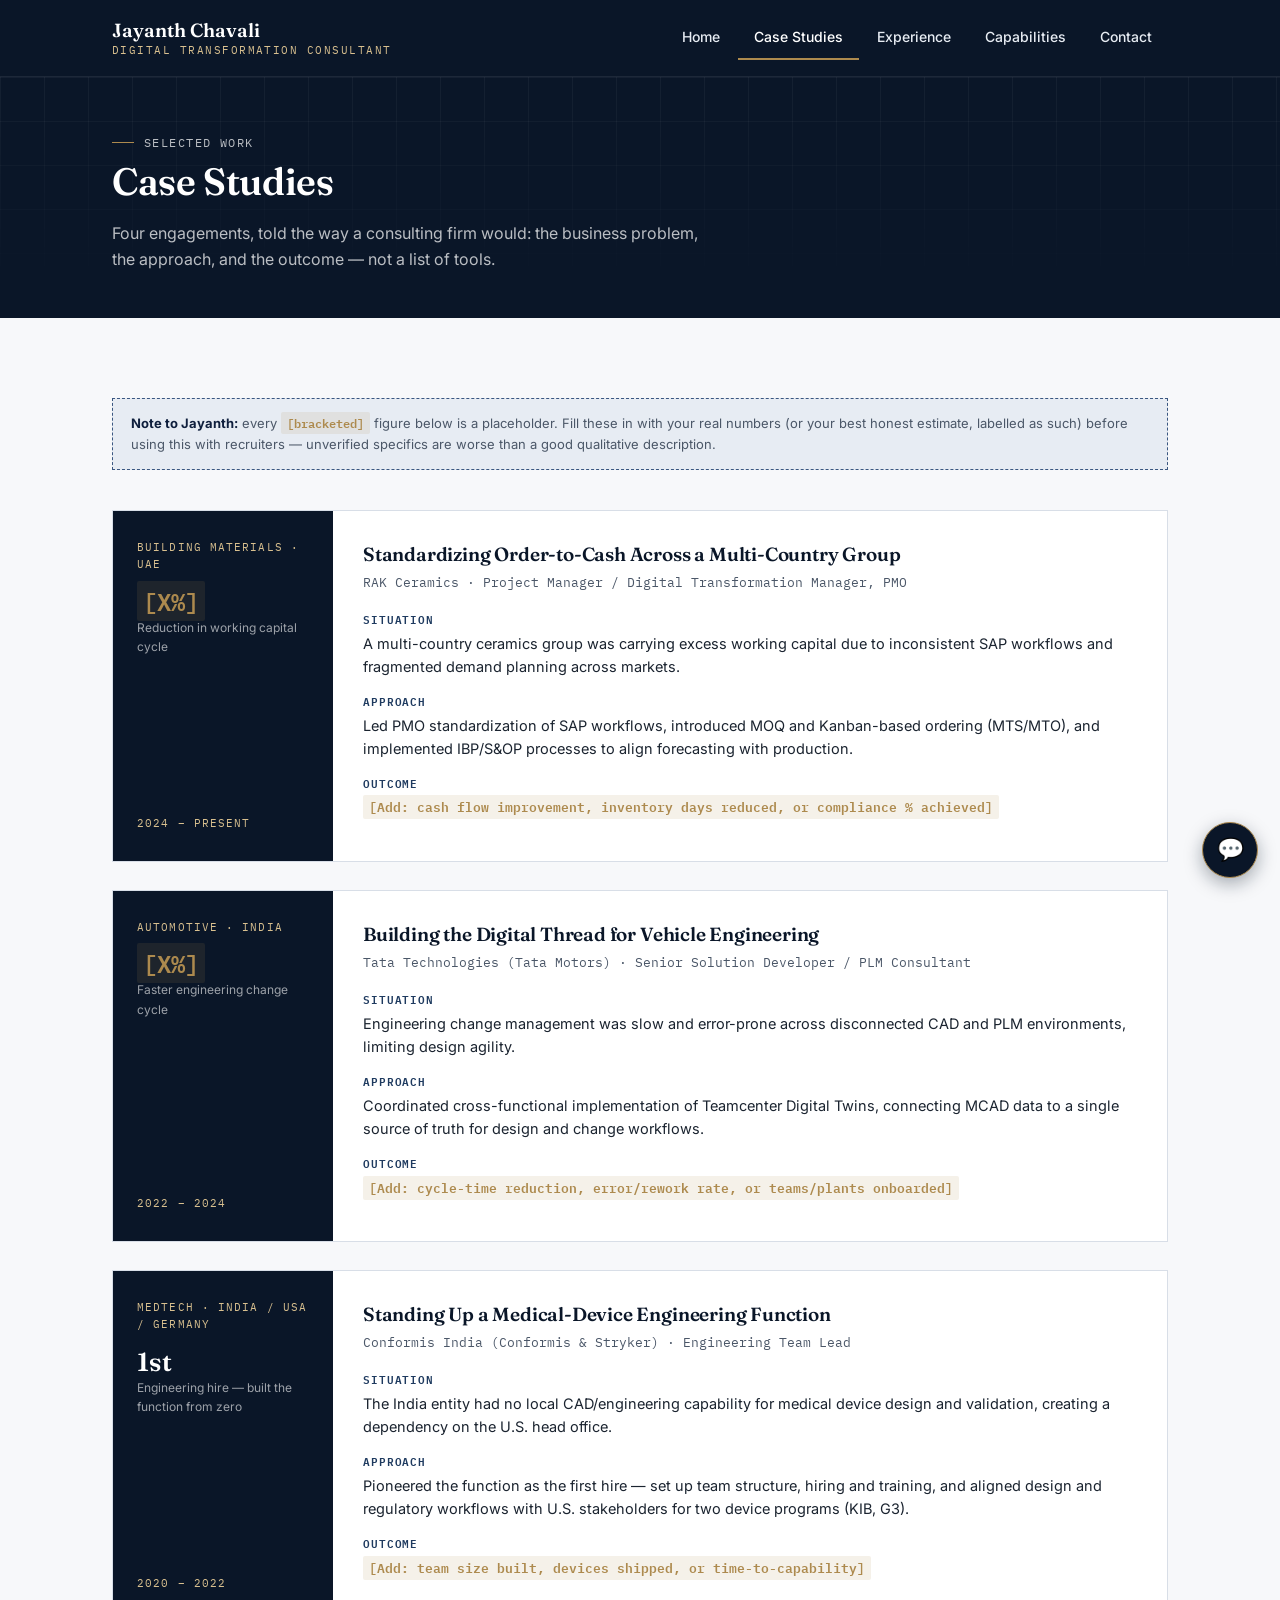
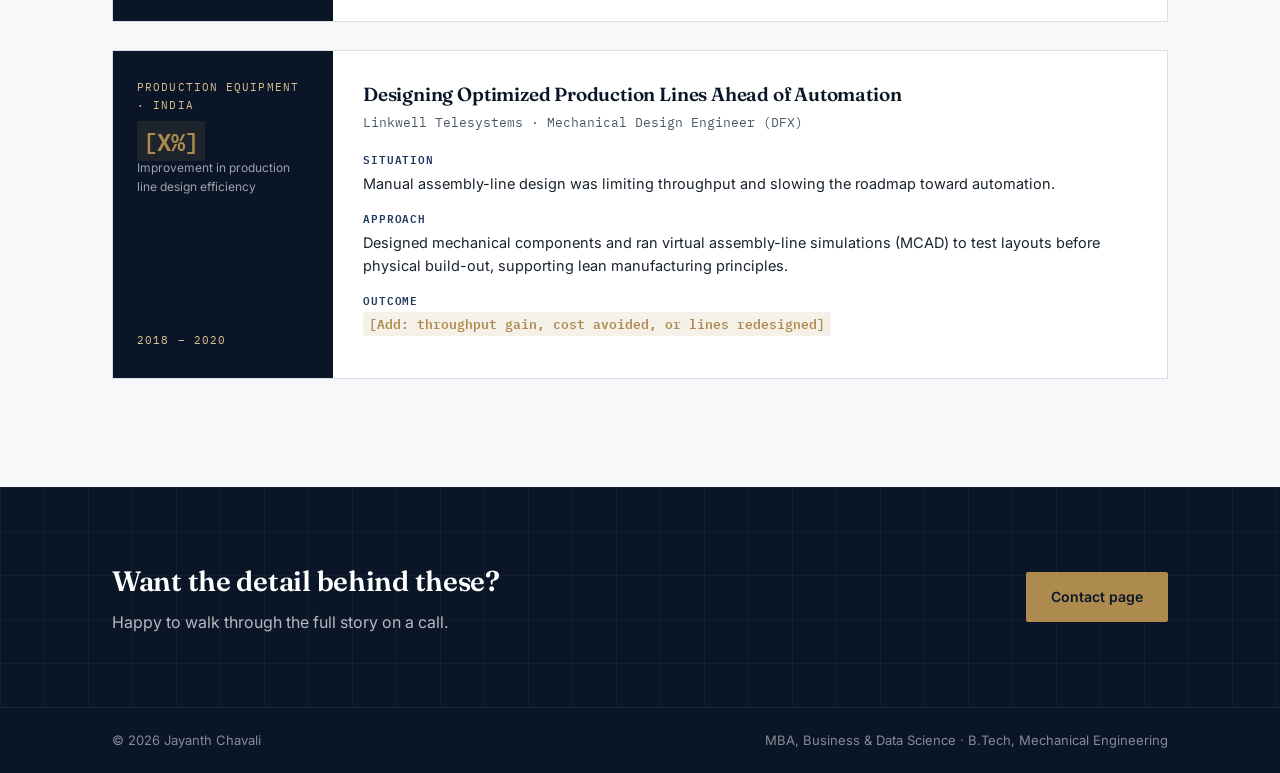
==== case-studies.html @ 09557c04 "Add files via upload" ====
<!DOCTYPE html>
<html lang="en">
<head>
<meta charset="UTF-8">
<meta name="viewport" content="width=device-width, initial-scale=1.0">
<title>Case Studies — Jayanth Chavali</title>
<link rel="preconnect" href="https://fonts.googleapis.com">
<link href="https://fonts.googleapis.com/css2?family=Fraunces:opsz,wght@9..144,500;9..144,600;9..144,700&family=Inter:wght@400;500;600;700&family=IBM+Plex+Mono:wght@400;500;600&display=swap" rel="stylesheet">
<link rel="stylesheet" href="style.css">
</head>
<body>

<header class="site-header">
  <div class="wrap">
    <a href="index.html" class="brand">Jayanth Chavali<small>Digital Transformation Consultant</small></a>
    <button class="nav-toggle" aria-label="Toggle menu">☰</button>
    <nav class="primary-nav">
      <ul>
        <li><a href="index.html">Home</a></li>
        <li><a href="case-studies.html" class="active">Case Studies</a></li>
        <li><a href="experience.html">Experience</a></li>
        <li><a href="skills.html">Capabilities</a></li>
        <li><a href="contact.html">Contact</a></li>
      </ul>
    </nav>
  </div>
</header>

<section class="page-hero">
  <div class="wrap">
    <p class="eyebrow">Selected Work</p>
    <h1>Case Studies</h1>
    <p>Four engagements, told the way a consulting firm would: the business problem, the approach, and the outcome — not a list of tools.</p>
  </div>
</section>

<section class="block">
  <div class="wrap">
    <div class="editor-note"><strong>Note to Jayanth:</strong> every <span class="placeholder">[bracketed]</span> figure below is a placeholder. Fill these in with your real numbers (or your best honest estimate, labelled as such) before using this with recruiters — unverified specifics are worse than a good qualitative description.</div>

    <div class="case-study">
      <div class="cs-side">
        <span class="industry">Building Materials · UAE</span>
        <div>
          <div class="metric"><span class="placeholder">[X%]</span></div>
          <div class="metric-lbl">Reduction in working capital cycle</div>
        </div>
        <div class="industry" style="margin-top:auto;">2024 – Present</div>
      </div>
      <div class="cs-body">
        <h3>Standardizing Order-to-Cash Across a Multi-Country Group</h3>
        <p class="role-loc">RAK Ceramics · Project Manager / Digital Transformation Manager, PMO</p>
        <div class="cs-block">
          <span class="lbl">Situation</span>
          <p>A multi-country ceramics group was carrying excess working capital due to inconsistent SAP workflows and fragmented demand planning across markets.</p>
        </div>
        <div class="cs-block">
          <span class="lbl">Approach</span>
          <p>Led PMO standardization of SAP workflows, introduced MOQ and Kanban-based ordering (MTS/MTO), and implemented IBP/S&amp;OP processes to align forecasting with production.</p>
        </div>
        <div class="cs-block">
          <span class="lbl">Outcome</span>
          <p><span class="placeholder">[Add: cash flow improvement, inventory days reduced, or compliance % achieved]</span></p>
        </div>
      </div>
    </div>

    <div class="case-study">
      <div class="cs-side">
        <span class="industry">Automotive · India</span>
        <div>
          <div class="metric"><span class="placeholder">[X%]</span></div>
          <div class="metric-lbl">Faster engineering change cycle</div>
        </div>
        <div class="industry" style="margin-top:auto;">2022 – 2024</div>
      </div>
      <div class="cs-body">
        <h3>Building the Digital Thread for Vehicle Engineering</h3>
        <p class="role-loc">Tata Technologies (Tata Motors) · Senior Solution Developer / PLM Consultant</p>
        <div class="cs-block">
          <span class="lbl">Situation</span>
          <p>Engineering change management was slow and error-prone across disconnected CAD and PLM environments, limiting design agility.</p>
        </div>
        <div class="cs-block">
          <span class="lbl">Approach</span>
          <p>Coordinated cross-functional implementation of Teamcenter Digital Twins, connecting MCAD data to a single source of truth for design and change workflows.</p>
        </div>
        <div class="cs-block">
          <span class="lbl">Outcome</span>
          <p><span class="placeholder">[Add: cycle-time reduction, error/rework rate, or teams/plants onboarded]</span></p>
        </div>
      </div>
    </div>

    <div class="case-study">
      <div class="cs-side">
        <span class="industry">MedTech · India / USA / Germany</span>
        <div>
          <div class="metric">1st</div>
          <div class="metric-lbl">Engineering hire — built the function from zero</div>
        </div>
        <div class="industry" style="margin-top:auto;">2020 – 2022</div>
      </div>
      <div class="cs-body">
        <h3>Standing Up a Medical-Device Engineering Function</h3>
        <p class="role-loc">Conformis India (Conformis &amp; Stryker) · Engineering Team Lead</p>
        <div class="cs-block">
          <span class="lbl">Situation</span>
          <p>The India entity had no local CAD/engineering capability for medical device design and validation, creating a dependency on the U.S. head office.</p>
        </div>
        <div class="cs-block">
          <span class="lbl">Approach</span>
          <p>Pioneered the function as the first hire — set up team structure, hiring and training, and aligned design and regulatory workflows with U.S. stakeholders for two device programs (KIB, G3).</p>
        </div>
        <div class="cs-block">
          <span class="lbl">Outcome</span>
          <p><span class="placeholder">[Add: team size built, devices shipped, or time-to-capability]</span></p>
        </div>
      </div>
    </div>

    <div class="case-study">
      <div class="cs-side">
        <span class="industry">Production Equipment · India</span>
        <div>
          <div class="metric"><span class="placeholder">[X%]</span></div>
          <div class="metric-lbl">Improvement in production line design efficiency</div>
        </div>
        <div class="industry" style="margin-top:auto;">2018 – 2020</div>
      </div>
      <div class="cs-body">
        <h3>Designing Optimized Production Lines Ahead of Automation</h3>
        <p class="role-loc">Linkwell Telesystems · Mechanical Design Engineer (DFX)</p>
        <div class="cs-block">
          <span class="lbl">Situation</span>
          <p>Manual assembly-line design was limiting throughput and slowing the roadmap toward automation.</p>
        </div>
        <div class="cs-block">
          <span class="lbl">Approach</span>
          <p>Designed mechanical components and ran virtual assembly-line simulations (MCAD) to test layouts before physical build-out, supporting lean manufacturing principles.</p>
        </div>
        <div class="cs-block">
          <span class="lbl">Outcome</span>
          <p><span class="placeholder">[Add: throughput gain, cost avoided, or lines redesigned]</span></p>
        </div>
      </div>
    </div>

  </div>
</section>

<section class="contact-band">
  <div class="wrap">
    <div>
      <h2>Want the detail behind these?</h2>
      <p>Happy to walk through the full story on a call.</p>
    </div>
    <div class="contact-links">
      <a href="contact.html" class="btn btn-primary">Contact page</a>
    </div>
  </div>
</section>

<footer class="site-footer">
  <div class="wrap">
    <span>© 2026 Jayanth Chavali</span>
    <span>MBA, Business &amp; Data Science · B.Tech, Mechanical Engineering</span>
  </div>
</footer>

<script src="nav.js"></script>
<script src="chatbot.js"></script>
</body>
</html>
---- style.css ----
/* ==========================================================================
   Jayanth Chavali — Portfolio
   Design system: "Digital Thread" — blueprint-inspired corporate identity
   ========================================================================== */

:root{
  --navy-950:#0A1628;
  --navy-900:#0F1F3D;
  --navy-700:#1E3A5F;
  --navy-500:#3A5680;
  --navy-100:#E7ECF3;
  --paper:#F7F8FA;
  --white:#FFFFFF;
  --brass:#AD8A4E;
  --brass-light:#D9C08F;
  --slate-900:#1B2430;
  --slate-600:#4B5768;
  --slate-400:#8592A3;
  --line:#D8DEE7;

  --serif:"Fraunces", Georgia, "Times New Roman", serif;
  --sans:"Inter", -apple-system, BlinkMacSystemFont, "Segoe UI", sans-serif;
  --mono:"IBM Plex Mono", "SFMono-Regular", Menlo, monospace;

  --max-w: 1120px;
}

*,*::before,*::after{box-sizing:border-box;}
html{scroll-behavior:smooth;}
body{
  margin:0;
  background:var(--paper);
  color:var(--slate-900);
  font-family:var(--sans);
  font-size:16px;
  line-height:1.6;
  -webkit-font-smoothing:antialiased;
}
img{max-width:100%;display:block;}
a{color:inherit;text-decoration:none;}
h1,h2,h3,h4{font-family:var(--serif);font-weight:600;color:var(--navy-950);margin:0 0 .5em;letter-spacing:-0.01em;}
p{margin:0 0 1em;}
.wrap{max-width:var(--max-w);margin:0 auto;padding:0 32px;}

@media (prefers-reduced-motion: reduce){
  *{animation-duration:0.001ms !important; animation-iteration-count:1 !important; transition-duration:0.001ms !important; scroll-behavior:auto !important;}
}

/* ---------- eyebrow / labels ---------- */
.eyebrow{
  font-family:var(--mono);
  font-size:12px;
  letter-spacing:.12em;
  text-transform:uppercase;
  color:var(--brass);
  display:flex;
  align-items:center;
  gap:10px;
  margin-bottom:14px;
}
.eyebrow::before{content:"";width:22px;height:1px;background:var(--brass);display:inline-block;}

/* ---------- header / nav ---------- */
.site-header{
  position:sticky; top:0; z-index:100;
  background:var(--navy-950);
  border-bottom:1px solid rgba(255,255,255,.08);
}
.site-header .wrap{
  display:flex; align-items:center; justify-content:space-between;
  height:76px;
}
.brand{
  font-family:var(--serif);
  color:var(--white);
  font-size:19px;
  font-weight:600;
  display:flex; flex-direction:column; line-height:1.15;
}
.brand small{
  font-family:var(--mono);
  font-size:10.5px;
  letter-spacing:.14em;
  text-transform:uppercase;
  color:var(--brass-light);
  font-weight:400;
  margin-top:3px;
}
nav.primary-nav ul{
  list-style:none; display:flex; gap:2px; margin:0; padding:0;
}
nav.primary-nav a{
  display:block;
  padding:10px 16px;
  font-size:14px;
  font-weight:500;
  color:var(--navy-100);
  border-bottom:2px solid transparent;
  transition:color .15s ease, border-color .15s ease;
}
nav.primary-nav a:hover{color:var(--white);}
nav.primary-nav a.active{color:var(--white); border-color:var(--brass);}
.nav-toggle{display:none;}

@media (max-width:760px){
  .site-header .wrap{height:64px;}
  nav.primary-nav ul{
    position:fixed; inset:64px 0 auto 0;
    background:var(--navy-950);
    flex-direction:column;
    gap:0;
    padding:8px 0 16px;
    transform:translateY(-8px);
    opacity:0;
    pointer-events:none;
    transition:opacity .18s ease, transform .18s ease;
    border-bottom:1px solid rgba(255,255,255,.08);
  }
  nav.primary-nav.open ul{opacity:1; transform:translateY(0); pointer-events:auto;}
  nav.primary-nav a{padding:14px 32px;}
  .nav-toggle{
    display:block; background:none; border:1px solid rgba(255,255,255,.25);
    color:var(--white); width:38px; height:34px; border-radius:4px; font-size:16px;
    cursor:pointer;
  }
}

/* ---------- hero ---------- */
.hero{
  background:
    linear-gradient(180deg, var(--navy-950) 0%, var(--navy-900) 100%);
  color:var(--white);
  position:relative;
  overflow:hidden;
  padding:88px 0 96px;
}
.hero::before{
  /* blueprint grid */
  content:"";
  position:absolute; inset:0;
  background-image:
    linear-gradient(rgba(255,255,255,.05) 1px, transparent 1px),
    linear-gradient(90deg, rgba(255,255,255,.05) 1px, transparent 1px);
  background-size:44px 44px;
  mask-image:linear-gradient(180deg, rgba(0,0,0,.9), transparent 85%);
  pointer-events:none;
}
.hero .wrap{position:relative;}
.hero-grid{
  display:grid; grid-template-columns:1.35fr .9fr; gap:56px; align-items:center;
}
.hero h1{
  color:var(--white);
  font-size:clamp(34px,4.4vw,52px);
  line-height:1.06;
  margin-bottom:18px;
}
.hero h1 em{
  font-style:normal; color:var(--brass-light);
}
.hero .role{
  font-family:var(--mono);
  font-size:14px;
  color:var(--navy-100);
  letter-spacing:.03em;
  margin-bottom:22px;
}
.hero p.lede{
  font-size:17px;
  color:rgba(255,255,255,.78);
  max-width:56ch;
  margin-bottom:28px;
}
.hero-cta{display:flex; gap:14px; flex-wrap:wrap;}
.btn{
  display:inline-flex; align-items:center; gap:8px;
  padding:13px 24px;
  font-size:14px; font-weight:600;
  border-radius:2px;
  transition:all .15s ease;
  border:1px solid transparent;
}
.btn-primary{background:var(--brass); color:var(--navy-950);}
.btn-primary:hover{background:var(--brass-light);}
.btn-ghost{border-color:rgba(255,255,255,.3); color:var(--white);}
.btn-ghost:hover{border-color:var(--white); background:rgba(255,255,255,.06);}

.hero-portrait{
  position:relative;
  border:1px solid rgba(255,255,255,.15);
  padding:8px;
}
.hero-portrait img{width:100%; aspect-ratio:4/5; object-fit:cover; filter:grayscale(15%) contrast(1.02);}
.hero-portrait .tag{
  position:absolute; bottom:-1px; left:-1px;
  background:var(--brass); color:var(--navy-950);
  font-family:var(--mono); font-size:11px; letter-spacing:.08em;
  padding:6px 12px;
}
.corner{position:absolute; width:14px; height:14px; border:1.5px solid var(--brass-light);}
.corner.tl{top:-7px; left:-7px; border-right:none; border-bottom:none;}
.corner.br{bottom:-7px; right:-7px; border-left:none; border-top:none;}

/* ---------- meta strip ---------- */
.meta-strip{
  background:var(--white);
  border-bottom:1px solid var(--line);
}
.meta-strip ul{
  list-style:none; margin:0; padding:0;
  display:grid; grid-template-columns:repeat(4,1fr);
}
.meta-strip li{
  padding:22px 32px;
  border-left:1px solid var(--line);
}
.meta-strip li:first-child{border-left:none;}
.meta-strip .num{font-family:var(--mono); font-size:22px; color:var(--navy-900); font-weight:600;}
.meta-strip .lbl{font-size:12.5px; color:var(--slate-600); margin-top:2px;}
@media (max-width:760px){
  .meta-strip ul{grid-template-columns:repeat(2,1fr);}
  .meta-strip li:nth-child(3){border-left:none;}
}

/* ---------- sections ---------- */
section.block{padding:80px 0;}
section.block.alt{background:var(--white); border-top:1px solid var(--line); border-bottom:1px solid var(--line);}
.block-head{max-width:640px; margin-bottom:48px;}
.block-head h2{font-size:clamp(26px,3vw,34px);}
.block-head p{color:var(--slate-600); font-size:16px;}

/* ---------- timeline (signature element) ---------- */
.thread{position:relative; padding-left:2px;}
.thread::before{
  content:""; position:absolute; left:118px; top:6px; bottom:6px; width:1px;
  background:repeating-linear-gradient(to bottom, var(--navy-500) 0 6px, transparent 6px 12px);
}
@media (max-width:640px){.thread::before{left:0; display:none;}}
.thread-item{
  display:grid; grid-template-columns:118px 1fr; gap:32px;
  position:relative; padding:0 0 44px;
}
.thread-item:last-child{padding-bottom:0;}
.thread-item .when{
  font-family:var(--mono); font-size:12.5px; color:var(--navy-700); font-weight:600;
  padding-top:2px; text-align:right;
}
.thread-item .node{
  position:absolute; left:114px; top:5px;
  width:9px; height:9px; border-radius:50%;
  background:var(--brass); border:2px solid var(--paper); box-shadow:0 0 0 1px var(--navy-700);
}
@media (max-width:640px){
  .thread-item{grid-template-columns:1fr; gap:8px;}
  .thread-item .when{text-align:left;}
  .thread-item .node{display:none;}
}
.thread-item .content{
  background:var(--white); border:1px solid var(--line); padding:22px 26px;
}
.thread-item h3{font-size:18px; margin-bottom:4px;}
.thread-item .sub{font-size:13.5px; color:var(--slate-600); font-family:var(--mono); margin-bottom:0;}

/* ---------- experience cards ---------- */
.role-card{
  background:var(--white); border:1px solid var(--line);
  padding:32px 34px; margin-bottom:24px;
  position:relative;
}
.role-card .role-head{
  display:flex; justify-content:space-between; align-items:baseline; flex-wrap:wrap; gap:8px;
  margin-bottom:6px;
}
.role-card h3{font-size:20px; margin-bottom:2px;}
.role-card .company{font-size:14.5px; color:var(--navy-700); font-weight:600;}
.role-card .period{font-family:var(--mono); font-size:12.5px; color:var(--brass); white-space:nowrap;}
.role-card .title-line{font-size:14px; color:var(--slate-600); margin-bottom:14px;}
.role-card .desc{font-size:15px; color:var(--slate-900); margin-bottom:16px;}
.skill-pills{display:flex; flex-wrap:wrap; gap:7px;}
.pill{
  font-family:var(--mono); font-size:11.5px; color:var(--navy-700);
  background:var(--navy-100); padding:5px 10px; border-radius:2px;
  letter-spacing:.01em;
}

/* ---------- skills grid ---------- */
.skill-groups{display:grid; grid-template-columns:repeat(2,1fr); gap:28px;}
@media (max-width:700px){.skill-groups{grid-template-columns:1fr;}}
.skill-group{background:var(--white); border:1px solid var(--line); padding:26px 28px;}
.skill-group .eyebrow{margin-bottom:16px;}
.skill-group ul{list-style:none; margin:0; padding:0; display:flex; flex-wrap:wrap; gap:8px;}
.skill-group li{
  font-size:13.5px; padding:7px 12px; background:var(--paper); border:1px solid var(--line); color:var(--slate-900);
}

/* ---------- education / certs ---------- */
.two-col{display:grid; grid-template-columns:1fr 1fr; gap:28px;}
@media (max-width:700px){.two-col{grid-template-columns:1fr;}}
.info-card{background:var(--white); border:1px solid var(--line); padding:28px 30px;}
.info-card h3{font-size:17px;}
.info-card .sub{font-family:var(--mono); font-size:12.5px; color:var(--brass); margin-bottom:12px;}

/* ---------- contact ---------- */
.contact-band{
  background:var(--navy-950); color:var(--white);
  padding:72px 0;
  position:relative; overflow:hidden;
}
.contact-band::before{
  content:""; position:absolute; inset:0;
  background-image:linear-gradient(rgba(255,255,255,.04) 1px, transparent 1px), linear-gradient(90deg, rgba(255,255,255,.04) 1px, transparent 1px);
  background-size:44px 44px;
}
.contact-band .wrap{position:relative; display:flex; justify-content:space-between; align-items:center; flex-wrap:wrap; gap:24px;}
.contact-band h2{color:var(--white); font-size:28px; margin-bottom:6px;}
.contact-band p{color:rgba(255,255,255,.7); margin:0;}
.contact-links{display:flex; gap:14px; flex-wrap:wrap;}

/* ---------- footer ---------- */
footer.site-footer{
  background:var(--navy-950); color:rgba(255,255,255,.5);
  font-size:13px; padding:22px 0; border-top:1px solid rgba(255,255,255,.08);
}
footer.site-footer .wrap{display:flex; justify-content:space-between; flex-wrap:wrap; gap:8px;}

/* ---------- page hero (sub pages) ---------- */
.page-hero{
  background:var(--navy-950); color:var(--white); padding:56px 0 46px;
  position:relative; overflow:hidden;
}
.page-hero::before{
  content:""; position:absolute; inset:0;
  background-image:linear-gradient(rgba(255,255,255,.05) 1px, transparent 1px), linear-gradient(90deg, rgba(255,255,255,.05) 1px, transparent 1px);
  background-size:44px 44px;
  mask-image:linear-gradient(180deg, rgba(0,0,0,.9), transparent 90%);
}
.page-hero .wrap{position:relative;}
.page-hero h1{color:var(--white); font-size:clamp(28px,3.6vw,38px); margin-bottom:8px;}
.page-hero p{color:rgba(255,255,255,.72); max-width:60ch; margin:0;}

.note{
  font-size:13.5px; color:var(--slate-600); border-left:2px solid var(--brass);
  padding:10px 16px; background:var(--white); margin-bottom:44px;
}

/* ---------- placeholder callout (fill-in-real-numbers) ---------- */
.placeholder{
  color:var(--brass); font-weight:600; font-style:normal;
  background:rgba(173,138,78,.12); padding:1px 6px; border-radius:2px;
  font-family:var(--mono); font-size:.92em;
}
.editor-note{
  font-size:13px; color:var(--slate-600); background:var(--navy-100);
  border:1px dashed var(--navy-500); padding:14px 18px; margin:0 0 40px;
}
.editor-note strong{color:var(--navy-900);}

/* ---------- value proposition strip ---------- */
.value-prop{
  font-family:var(--serif); font-size:clamp(20px,2.2vw,25px);
  color:var(--white); line-height:1.5; max-width:60ch;
}
.value-prop strong{color:var(--brass-light); font-weight:600;}

/* ---------- approach / methodology steps ---------- */
.approach-steps{
  display:grid; grid-template-columns:repeat(4,1fr); gap:0;
  border:1px solid var(--line);
}
.approach-step{
  padding:28px 24px; background:var(--white); border-left:1px solid var(--line);
  position:relative;
}
.approach-step:first-child{border-left:none;}
.approach-step .step-num{
  font-family:var(--mono); font-size:12px; color:var(--brass); letter-spacing:.1em;
  margin-bottom:10px; display:block;
}
.approach-step h3{font-size:16px; margin-bottom:8px;}
.approach-step p{font-size:13.5px; color:var(--slate-600); margin:0;}
@media (max-width:820px){
  .approach-steps{grid-template-columns:1fr 1fr;}
  .approach-step:nth-child(3){border-left:none;}
}
@media (max-width:520px){
  .approach-steps{grid-template-columns:1fr;}
  .approach-step{border-left:none; border-top:1px solid var(--line);}
  .approach-step:first-child{border-top:none;}
}

/* ---------- capability cards (business-framed, not tool pills) ---------- */
.capability-grid{display:grid; grid-template-columns:repeat(2,1fr); gap:24px;}
@media (max-width:760px){.capability-grid{grid-template-columns:1fr;}}
.capability-card{
  background:var(--white); border:1px solid var(--line); padding:28px 30px;
  border-top:2px solid var(--brass);
}
.capability-card h3{font-size:18px; margin-bottom:10px;}
.capability-card p{font-size:14.5px; color:var(--slate-600); margin-bottom:14px;}
.capability-card .also{
  font-family:var(--mono); font-size:11.5px; color:var(--navy-500); letter-spacing:.02em;
}

/* ---------- case studies ---------- */
.case-study{
  background:var(--white); border:1px solid var(--line); margin-bottom:28px;
  display:grid; grid-template-columns:220px 1fr;
}
@media (max-width:700px){.case-study{grid-template-columns:1fr;}}
.case-study .cs-side{
  background:var(--navy-950); color:var(--white); padding:28px 24px;
  display:flex; flex-direction:column; gap:14px;
}
.case-study .cs-side .industry{font-family:var(--mono); font-size:11px; letter-spacing:.1em; text-transform:uppercase; color:var(--brass-light);}
.case-study .cs-side .metric{font-family:var(--serif); font-size:26px; font-weight:600; color:var(--white); line-height:1.15;}
.case-study .cs-side .metric-lbl{font-size:12px; color:rgba(255,255,255,.6);}
.case-study .cs-body{padding:28px 30px;}
.case-study .cs-body h3{font-size:19px; margin-bottom:4px;}
.case-study .cs-body .role-loc{font-size:13px; color:var(--slate-600); margin-bottom:16px; font-family:var(--mono);}
.case-study .cs-block{margin-bottom:14px;}
.case-study .cs-block .lbl{
  font-family:var(--mono); font-size:11px; letter-spacing:.08em; text-transform:uppercase;
  color:var(--navy-700); font-weight:600; margin-bottom:4px; display:block;
}
.case-study .cs-block p{font-size:14.5px; margin:0; color:var(--slate-900);}

/* ---------- certifications ---------- */
.cert-row{display:flex; flex-wrap:wrap; gap:14px;}
.cert-badge{
  display:flex; align-items:center; gap:10px;
  background:var(--white); border:1px solid var(--line); padding:14px 18px;
  min-width:220px;
}
.cert-badge .dot{width:8px; height:8px; border-radius:50%; background:var(--brass); flex-shrink:0;}
.cert-badge .cert-name{font-size:14px; font-weight:600; color:var(--navy-900);}
.cert-badge .cert-sub{font-size:12px; color:var(--slate-600); font-family:var(--mono);}

/* ---------- testimonial ---------- */
.testimonial{
  background:var(--navy-100); border-left:3px solid var(--brass);
  padding:26px 30px; font-family:var(--serif); font-size:18px; color:var(--navy-950);
  line-height:1.55; margin-bottom:20px;
}
.testimonial .attrib{
  display:block; margin-top:14px; font-family:var(--mono); font-size:12px;
  color:var(--slate-600); font-style:normal;
}

/* ---------- resume cta ---------- */
.resume-cta{
  display:flex; align-items:center; justify-content:space-between; gap:20px; flex-wrap:wrap;
  background:var(--white); border:1px solid var(--line); padding:22px 28px; margin-bottom:44px;
}
.resume-cta .txt h3{font-size:16px; margin-bottom:2px;}
.resume-cta .txt p{font-size:13px; color:var(--slate-600); margin:0;}

/* ---------- FAQ assistant widget ---------- */
#jc-chat-toggle{
  position:fixed; right:22px; bottom:22px; z-index:200;
  width:56px; height:56px; border-radius:50%;
  background:var(--navy-950); border:1px solid var(--brass);
  color:var(--brass-light); font-size:22px;
  display:flex; align-items:center; justify-content:center;
  cursor:pointer; box-shadow:0 6px 18px rgba(10,22,40,.35);
  transition:transform .15s ease;
}
#jc-chat-toggle:hover{transform:translateY(-2px);}
#jc-chat-panel{
  position:fixed; right:22px; bottom:88px; z-index:200;
  width:320px; max-width:calc(100vw - 44px);
  background:var(--white); border:1px solid var(--line);
  box-shadow:0 14px 34px rgba(10,22,40,.22);
  display:none; flex-direction:column; overflow:hidden;
}
#jc-chat-panel.open{display:flex;}
#jc-chat-head{
  background:var(--navy-950); color:var(--white); padding:14px 16px;
  font-family:var(--serif); font-size:15px; display:flex; justify-content:space-between; align-items:center;
}
#jc-chat-head span.sub{display:block; font-family:var(--mono); font-size:10.5px; color:var(--brass-light); letter-spacing:.06em; margin-top:2px;}
#jc-chat-close{background:none; border:none; color:rgba(255,255,255,.7); font-size:16px; cursor:pointer;}
#jc-chat-body{
  padding:14px 16px; max-height:320px; overflow-y:auto;
  display:flex; flex-direction:column; gap:10px; background:var(--paper);
}
.jc-msg{font-size:13.5px; line-height:1.5; padding:9px 12px; max-width:88%;}
.jc-msg.bot{background:var(--white); border:1px solid var(--line); align-self:flex-start; color:var(--slate-900);}
.jc-msg.user{background:var(--navy-900); color:var(--white); align-self:flex-end;}
.jc-msg a{color:var(--brass); font-weight:600;}
#jc-chat-quick{
  display:flex; flex-wrap:wrap; gap:6px; padding:0 16px 12px; background:var(--paper);
}
.jc-chip{
  font-family:var(--mono); font-size:11px; padding:6px 10px;
  background:var(--white); border:1px solid var(--line); color:var(--navy-700);
  cursor:pointer;
}
.jc-chip:hover{border-color:var(--brass); color:var(--brass);}
#jc-chat-form{display:flex; border-top:1px solid var(--line);}
#jc-chat-input{
  flex:1; border:none; padding:12px 14px; font-family:var(--sans); font-size:13.5px; outline:none;
}
#jc-chat-send{
  background:var(--brass); color:var(--navy-950); border:none; padding:0 16px; font-weight:600; cursor:pointer;
}
@media (max-width:480px){
  #jc-chat-panel{right:12px; bottom:82px;}
  #jc-chat-toggle{right:12px; bottom:12px;}
}
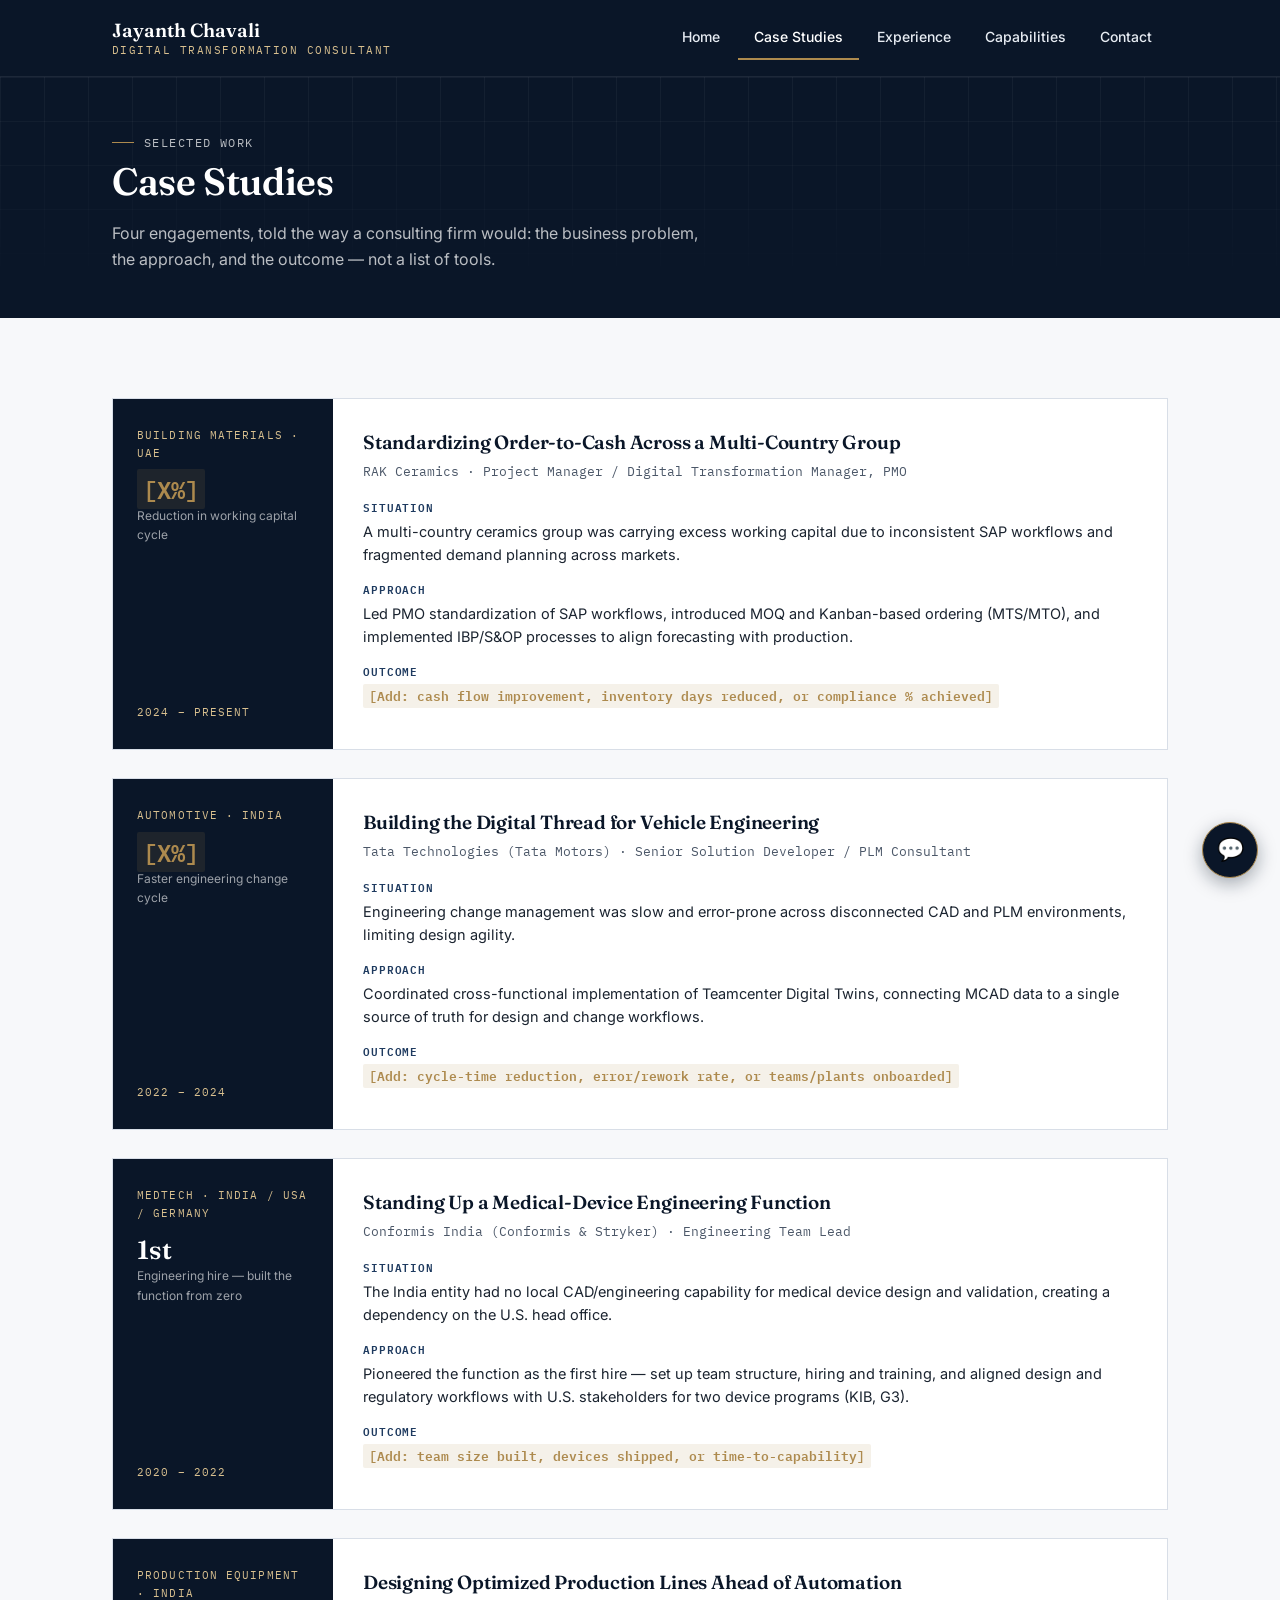
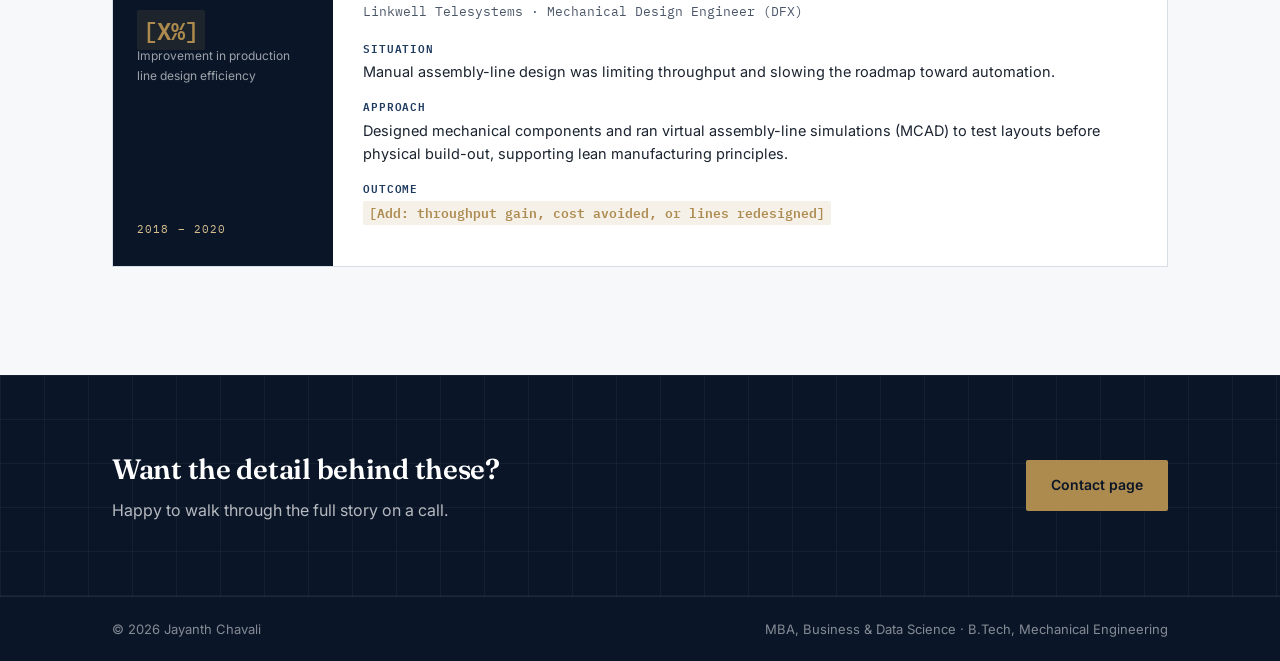
==== commit 5b84e906: "Update case-studies.html" ====
--- a/case-studies.html
+++ b/case-studies.html
@@ -36,8 +36,7 @@
 
 <section class="block">
   <div class="wrap">
-    <div class="editor-note"><strong>Note to Jayanth:</strong> every <span class="placeholder">[bracketed]</span> figure below is a placeholder. Fill these in with your real numbers (or your best honest estimate, labelled as such) before using this with recruiters — unverified specifics are worse than a good qualitative description.</div>
-
+    
     <div class="case-study">
       <div class="cs-side">
         <span class="industry">Building Materials · UAE</span>
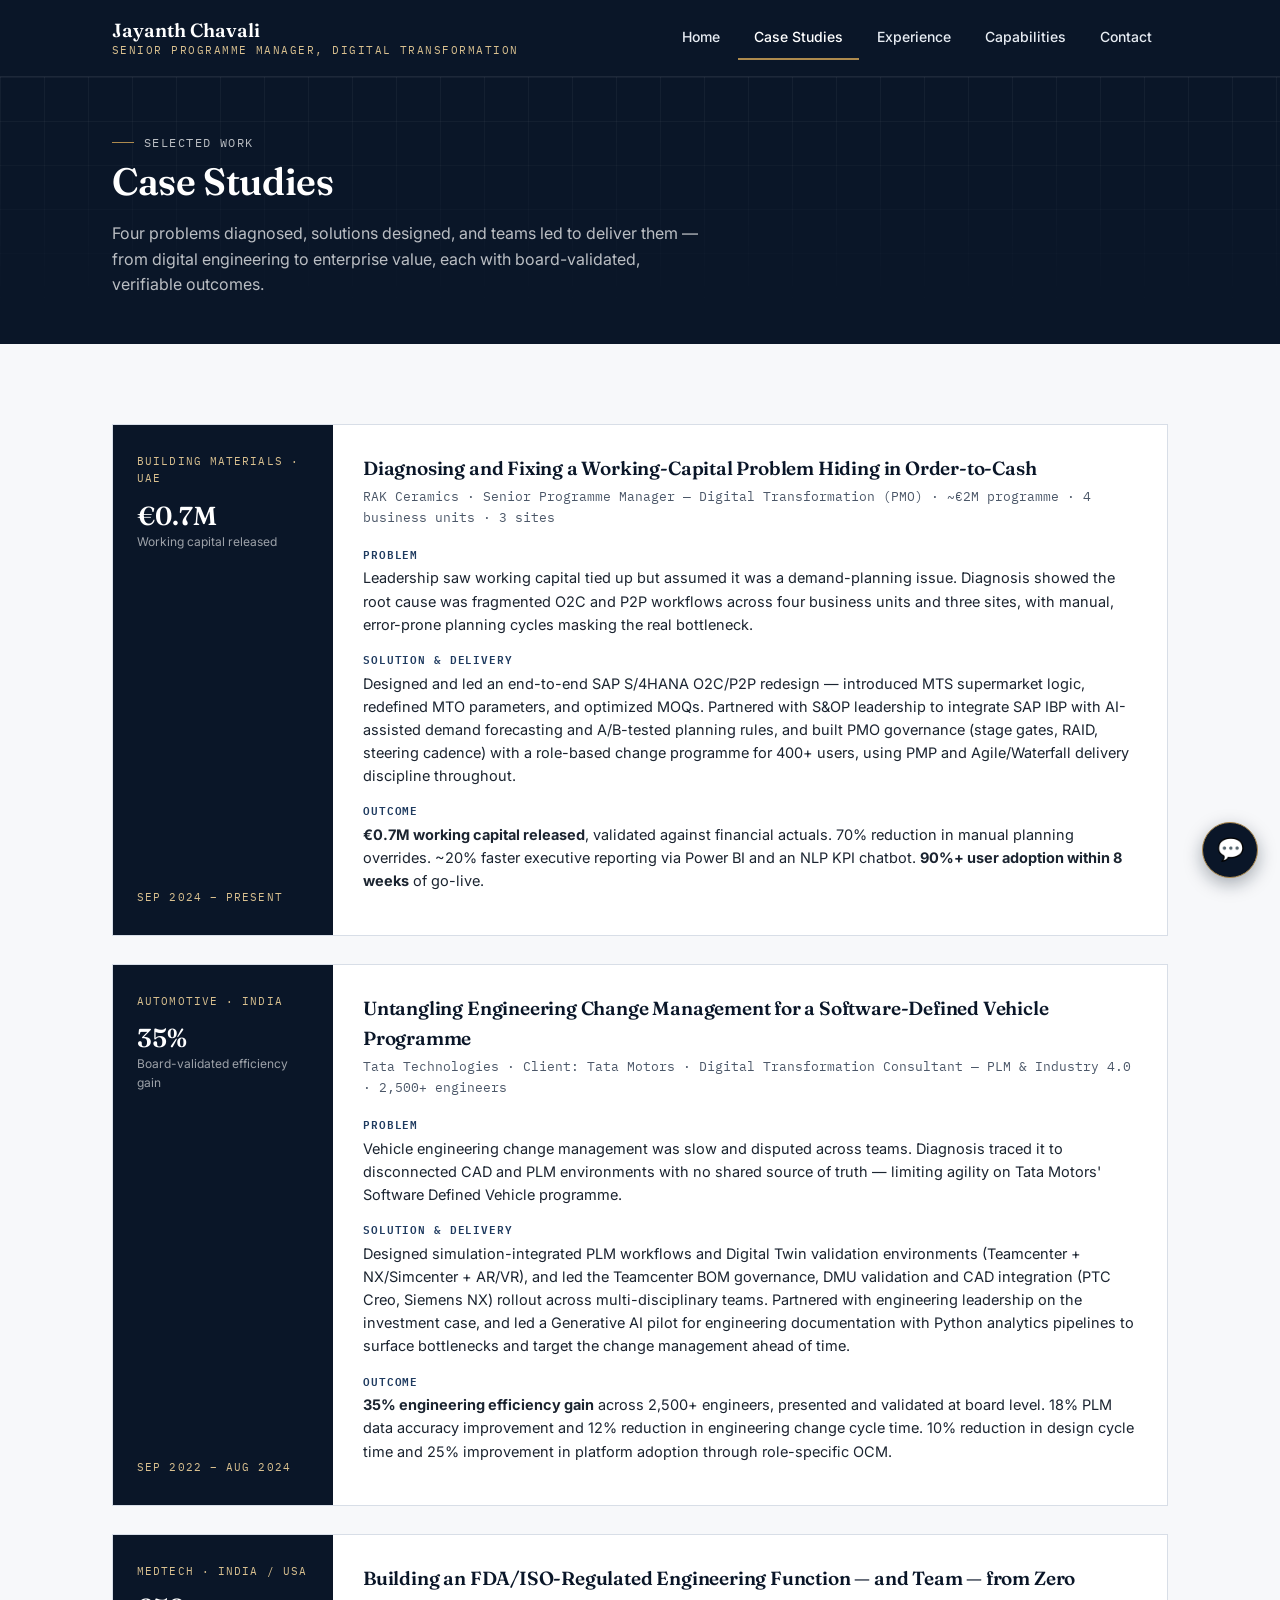
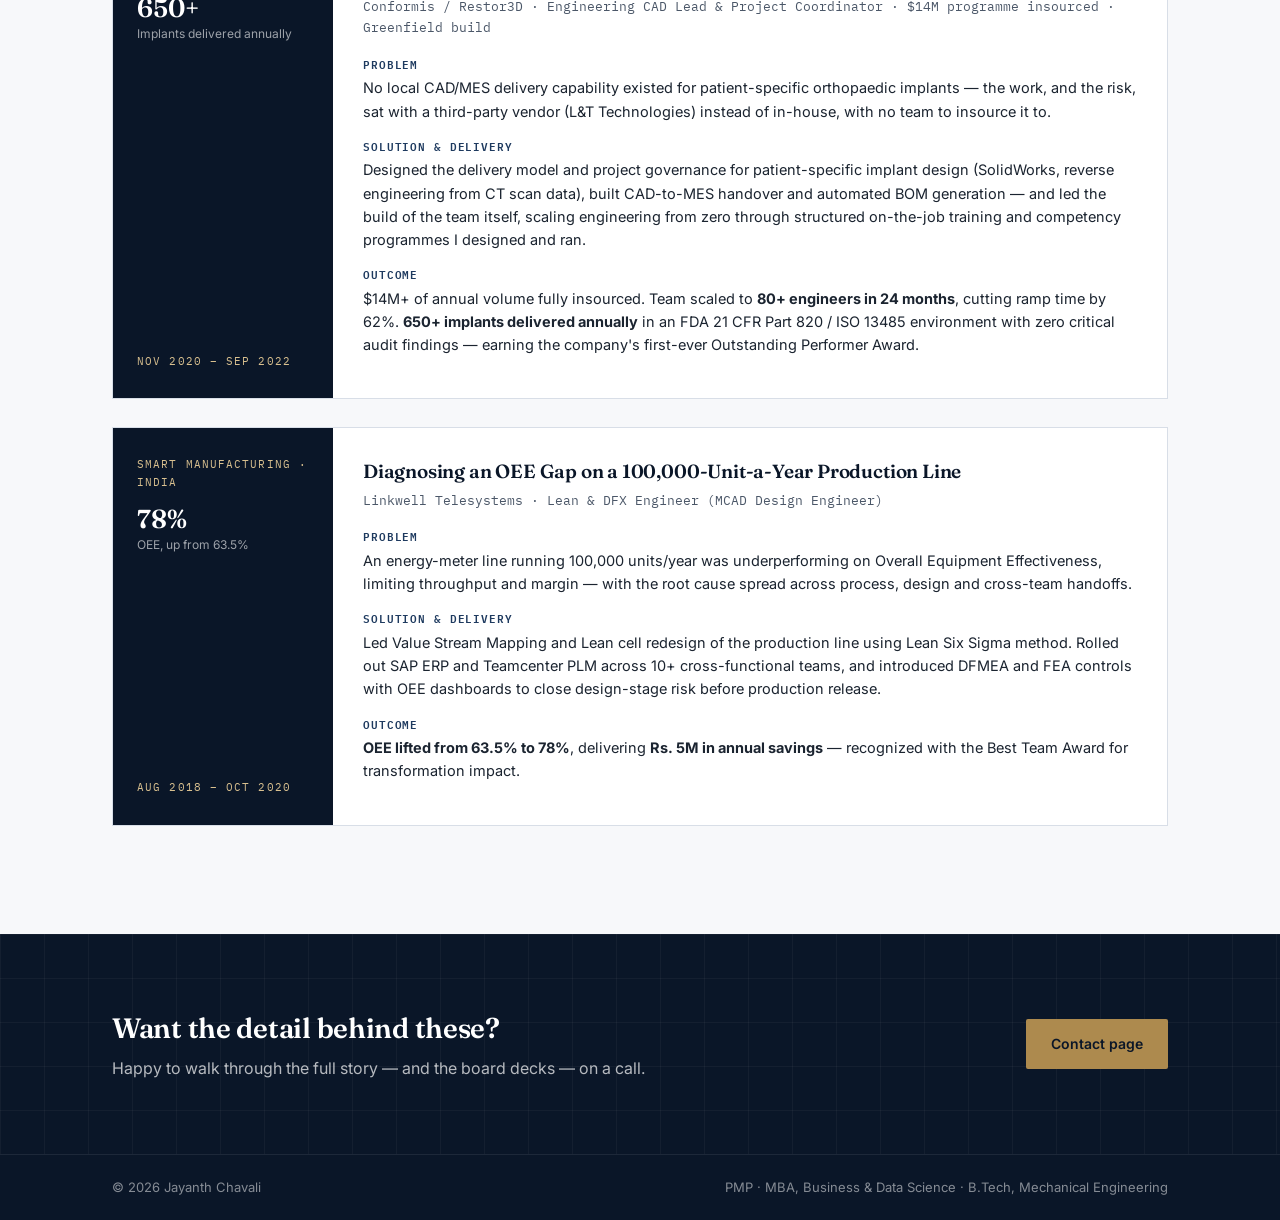
==== commit f9d91e00: "Update case-studies.html" ====
--- a/case-studies.html
+++ b/case-studies.html
@@ -12,7 +12,7 @@
 
 <header class="site-header">
   <div class="wrap">
-    <a href="index.html" class="brand">Jayanth Chavali<small>Digital Transformation Consultant</small></a>
+    <a href="index.html" class="brand">Jayanth Chavali<small>Senior Programme Manager, Digital Transformation</small></a>
     <button class="nav-toggle" aria-label="Toggle menu">☰</button>
     <nav class="primary-nav">
       <ul>
@@ -30,36 +30,36 @@
   <div class="wrap">
     <p class="eyebrow">Selected Work</p>
     <h1>Case Studies</h1>
-    <p>Four engagements, told the way a consulting firm would: the business problem, the approach, and the outcome — not a list of tools.</p>
+    <p>Four problems diagnosed, solutions designed, and teams led to deliver them — from digital engineering to enterprise value, each with board-validated, verifiable outcomes.</p>
   </div>
 </section>
 
 <section class="block">
   <div class="wrap">
-    
+
     <div class="case-study">
       <div class="cs-side">
         <span class="industry">Building Materials · UAE</span>
         <div>
-          <div class="metric"><span class="placeholder">[X%]</span></div>
-          <div class="metric-lbl">Reduction in working capital cycle</div>
+          <div class="metric">€0.7M</div>
+          <div class="metric-lbl">Working capital released</div>
         </div>
-        <div class="industry" style="margin-top:auto;">2024 – Present</div>
+        <div class="industry" style="margin-top:auto;">Sep 2024 – Present</div>
       </div>
       <div class="cs-body">
-        <h3>Standardizing Order-to-Cash Across a Multi-Country Group</h3>
-        <p class="role-loc">RAK Ceramics · Project Manager / Digital Transformation Manager, PMO</p>
+        <h3>Diagnosing and Fixing a Working-Capital Problem Hiding in Order-to-Cash</h3>
+        <p class="role-loc">RAK Ceramics · Senior Programme Manager — Digital Transformation (PMO) · ~€2M programme · 4 business units · 3 sites</p>
         <div class="cs-block">
-          <span class="lbl">Situation</span>
-          <p>A multi-country ceramics group was carrying excess working capital due to inconsistent SAP workflows and fragmented demand planning across markets.</p>
+          <span class="lbl">Problem</span>
+          <p>Leadership saw working capital tied up but assumed it was a demand-planning issue. Diagnosis showed the root cause was fragmented O2C and P2P workflows across four business units and three sites, with manual, error-prone planning cycles masking the real bottleneck.</p>
         </div>
         <div class="cs-block">
-          <span class="lbl">Approach</span>
-          <p>Led PMO standardization of SAP workflows, introduced MOQ and Kanban-based ordering (MTS/MTO), and implemented IBP/S&amp;OP processes to align forecasting with production.</p>
+          <span class="lbl">Solution &amp; Delivery</span>
+          <p>Designed and led an end-to-end SAP S/4HANA O2C/P2P redesign — introduced MTS supermarket logic, redefined MTO parameters, and optimized MOQs. Partnered with S&amp;OP leadership to integrate SAP IBP with AI-assisted demand forecasting and A/B-tested planning rules, and built PMO governance (stage gates, RAID, steering cadence) with a role-based change programme for 400+ users, using PMP and Agile/Waterfall delivery discipline throughout.</p>
         </div>
         <div class="cs-block">
           <span class="lbl">Outcome</span>
-          <p><span class="placeholder">[Add: cash flow improvement, inventory days reduced, or compliance % achieved]</span></p>
+          <p><strong>€0.7M working capital released</strong>, validated against financial actuals. 70% reduction in manual planning overrides. ~20% faster executive reporting via Power BI and an NLP KPI chatbot. <strong>90%+ user adoption within 8 weeks</strong> of go-live.</p>
         </div>
       </div>
     </div>
@@ -68,79 +68,79 @@
       <div class="cs-side">
         <span class="industry">Automotive · India</span>
         <div>
-          <div class="metric"><span class="placeholder">[X%]</span></div>
-          <div class="metric-lbl">Faster engineering change cycle</div>
+          <div class="metric">35%</div>
+          <div class="metric-lbl">Board-validated efficiency gain</div>
         </div>
-        <div class="industry" style="margin-top:auto;">2022 – 2024</div>
+        <div class="industry" style="margin-top:auto;">Sep 2022 – Aug 2024</div>
       </div>
       <div class="cs-body">
-        <h3>Building the Digital Thread for Vehicle Engineering</h3>
-        <p class="role-loc">Tata Technologies (Tata Motors) · Senior Solution Developer / PLM Consultant</p>
+        <h3>Untangling Engineering Change Management for a Software-Defined Vehicle Programme</h3>
+        <p class="role-loc">Tata Technologies · Client: Tata Motors · Digital Transformation Consultant — PLM &amp; Industry 4.0 · 2,500+ engineers</p>
         <div class="cs-block">
-          <span class="lbl">Situation</span>
-          <p>Engineering change management was slow and error-prone across disconnected CAD and PLM environments, limiting design agility.</p>
+          <span class="lbl">Problem</span>
+          <p>Vehicle engineering change management was slow and disputed across teams. Diagnosis traced it to disconnected CAD and PLM environments with no shared source of truth — limiting agility on Tata Motors' Software Defined Vehicle programme.</p>
         </div>
         <div class="cs-block">
-          <span class="lbl">Approach</span>
-          <p>Coordinated cross-functional implementation of Teamcenter Digital Twins, connecting MCAD data to a single source of truth for design and change workflows.</p>
+          <span class="lbl">Solution &amp; Delivery</span>
+          <p>Designed simulation-integrated PLM workflows and Digital Twin validation environments (Teamcenter + NX/Simcenter + AR/VR), and led the Teamcenter BOM governance, DMU validation and CAD integration (PTC Creo, Siemens NX) rollout across multi-disciplinary teams. Partnered with engineering leadership on the investment case, and led a Generative AI pilot for engineering documentation with Python analytics pipelines to surface bottlenecks and target the change management ahead of time.</p>
         </div>
         <div class="cs-block">
           <span class="lbl">Outcome</span>
-          <p><span class="placeholder">[Add: cycle-time reduction, error/rework rate, or teams/plants onboarded]</span></p>
+          <p><strong>35% engineering efficiency gain</strong> across 2,500+ engineers, presented and validated at board level. 18% PLM data accuracy improvement and 12% reduction in engineering change cycle time. 10% reduction in design cycle time and 25% improvement in platform adoption through role-specific OCM.</p>
         </div>
       </div>
     </div>
 
     <div class="case-study">
       <div class="cs-side">
-        <span class="industry">MedTech · India / USA / Germany</span>
+        <span class="industry">MedTech · India / USA</span>
         <div>
-          <div class="metric">1st</div>
-          <div class="metric-lbl">Engineering hire — built the function from zero</div>
+          <div class="metric">650+</div>
+          <div class="metric-lbl">Implants delivered annually</div>
         </div>
-        <div class="industry" style="margin-top:auto;">2020 – 2022</div>
+        <div class="industry" style="margin-top:auto;">Nov 2020 – Sep 2022</div>
       </div>
       <div class="cs-body">
-        <h3>Standing Up a Medical-Device Engineering Function</h3>
-        <p class="role-loc">Conformis India (Conformis &amp; Stryker) · Engineering Team Lead</p>
+        <h3>Building an FDA/ISO-Regulated Engineering Function — and Team — from Zero</h3>
+        <p class="role-loc">Conformis / Restor3D · Engineering CAD Lead &amp; Project Coordinator · $14M programme insourced · Greenfield build</p>
         <div class="cs-block">
-          <span class="lbl">Situation</span>
-          <p>The India entity had no local CAD/engineering capability for medical device design and validation, creating a dependency on the U.S. head office.</p>
+          <span class="lbl">Problem</span>
+          <p>No local CAD/MES delivery capability existed for patient-specific orthopaedic implants — the work, and the risk, sat with a third-party vendor (L&amp;T Technologies) instead of in-house, with no team to insource it to.</p>
         </div>
         <div class="cs-block">
-          <span class="lbl">Approach</span>
-          <p>Pioneered the function as the first hire — set up team structure, hiring and training, and aligned design and regulatory workflows with U.S. stakeholders for two device programs (KIB, G3).</p>
+          <span class="lbl">Solution &amp; Delivery</span>
+          <p>Designed the delivery model and project governance for patient-specific implant design (SolidWorks, reverse engineering from CT scan data), built CAD-to-MES handover and automated BOM generation — and led the build of the team itself, scaling engineering from zero through structured on-the-job training and competency programmes I designed and ran.</p>
         </div>
         <div class="cs-block">
           <span class="lbl">Outcome</span>
-          <p><span class="placeholder">[Add: team size built, devices shipped, or time-to-capability]</span></p>
+          <p>$14M+ of annual volume fully insourced. Team scaled to <strong>80+ engineers in 24 months</strong>, cutting ramp time by 62%. <strong>650+ implants delivered annually</strong> in an FDA 21 CFR Part 820 / ISO 13485 environment with zero critical audit findings — earning the company's first-ever Outstanding Performer Award.</p>
         </div>
       </div>
     </div>
 
     <div class="case-study">
       <div class="cs-side">
-        <span class="industry">Production Equipment · India</span>
+        <span class="industry">Smart Manufacturing · India</span>
         <div>
-          <div class="metric"><span class="placeholder">[X%]</span></div>
-          <div class="metric-lbl">Improvement in production line design efficiency</div>
+          <div class="metric">78%</div>
+          <div class="metric-lbl">OEE, up from 63.5%</div>
         </div>
-        <div class="industry" style="margin-top:auto;">2018 – 2020</div>
+        <div class="industry" style="margin-top:auto;">Aug 2018 – Oct 2020</div>
       </div>
       <div class="cs-body">
-        <h3>Designing Optimized Production Lines Ahead of Automation</h3>
-        <p class="role-loc">Linkwell Telesystems · Mechanical Design Engineer (DFX)</p>
+        <h3>Diagnosing an OEE Gap on a 100,000-Unit-a-Year Production Line</h3>
+        <p class="role-loc">Linkwell Telesystems · Lean &amp; DFX Engineer (MCAD Design Engineer)</p>
         <div class="cs-block">
-          <span class="lbl">Situation</span>
-          <p>Manual assembly-line design was limiting throughput and slowing the roadmap toward automation.</p>
+          <span class="lbl">Problem</span>
+          <p>An energy-meter line running 100,000 units/year was underperforming on Overall Equipment Effectiveness, limiting throughput and margin — with the root cause spread across process, design and cross-team handoffs.</p>
         </div>
         <div class="cs-block">
-          <span class="lbl">Approach</span>
-          <p>Designed mechanical components and ran virtual assembly-line simulations (MCAD) to test layouts before physical build-out, supporting lean manufacturing principles.</p>
+          <span class="lbl">Solution &amp; Delivery</span>
+          <p>Led Value Stream Mapping and Lean cell redesign of the production line using Lean Six Sigma method. Rolled out SAP ERP and Teamcenter PLM across 10+ cross-functional teams, and introduced DFMEA and FEA controls with OEE dashboards to close design-stage risk before production release.</p>
         </div>
         <div class="cs-block">
           <span class="lbl">Outcome</span>
-          <p><span class="placeholder">[Add: throughput gain, cost avoided, or lines redesigned]</span></p>
+          <p><strong>OEE lifted from 63.5% to 78%</strong>, delivering <strong>Rs. 5M in annual savings</strong> — recognized with the Best Team Award for transformation impact.</p>
         </div>
       </div>
     </div>
@@ -152,7 +152,7 @@
   <div class="wrap">
     <div>
       <h2>Want the detail behind these?</h2>
-      <p>Happy to walk through the full story on a call.</p>
+      <p>Happy to walk through the full story — and the board decks — on a call.</p>
     </div>
     <div class="contact-links">
       <a href="contact.html" class="btn btn-primary">Contact page</a>
@@ -163,7 +163,7 @@
 <footer class="site-footer">
   <div class="wrap">
     <span>© 2026 Jayanth Chavali</span>
-    <span>MBA, Business &amp; Data Science · B.Tech, Mechanical Engineering</span>
+    <span>PMP · MBA, Business &amp; Data Science · B.Tech, Mechanical Engineering</span>
   </div>
 </footer>
 
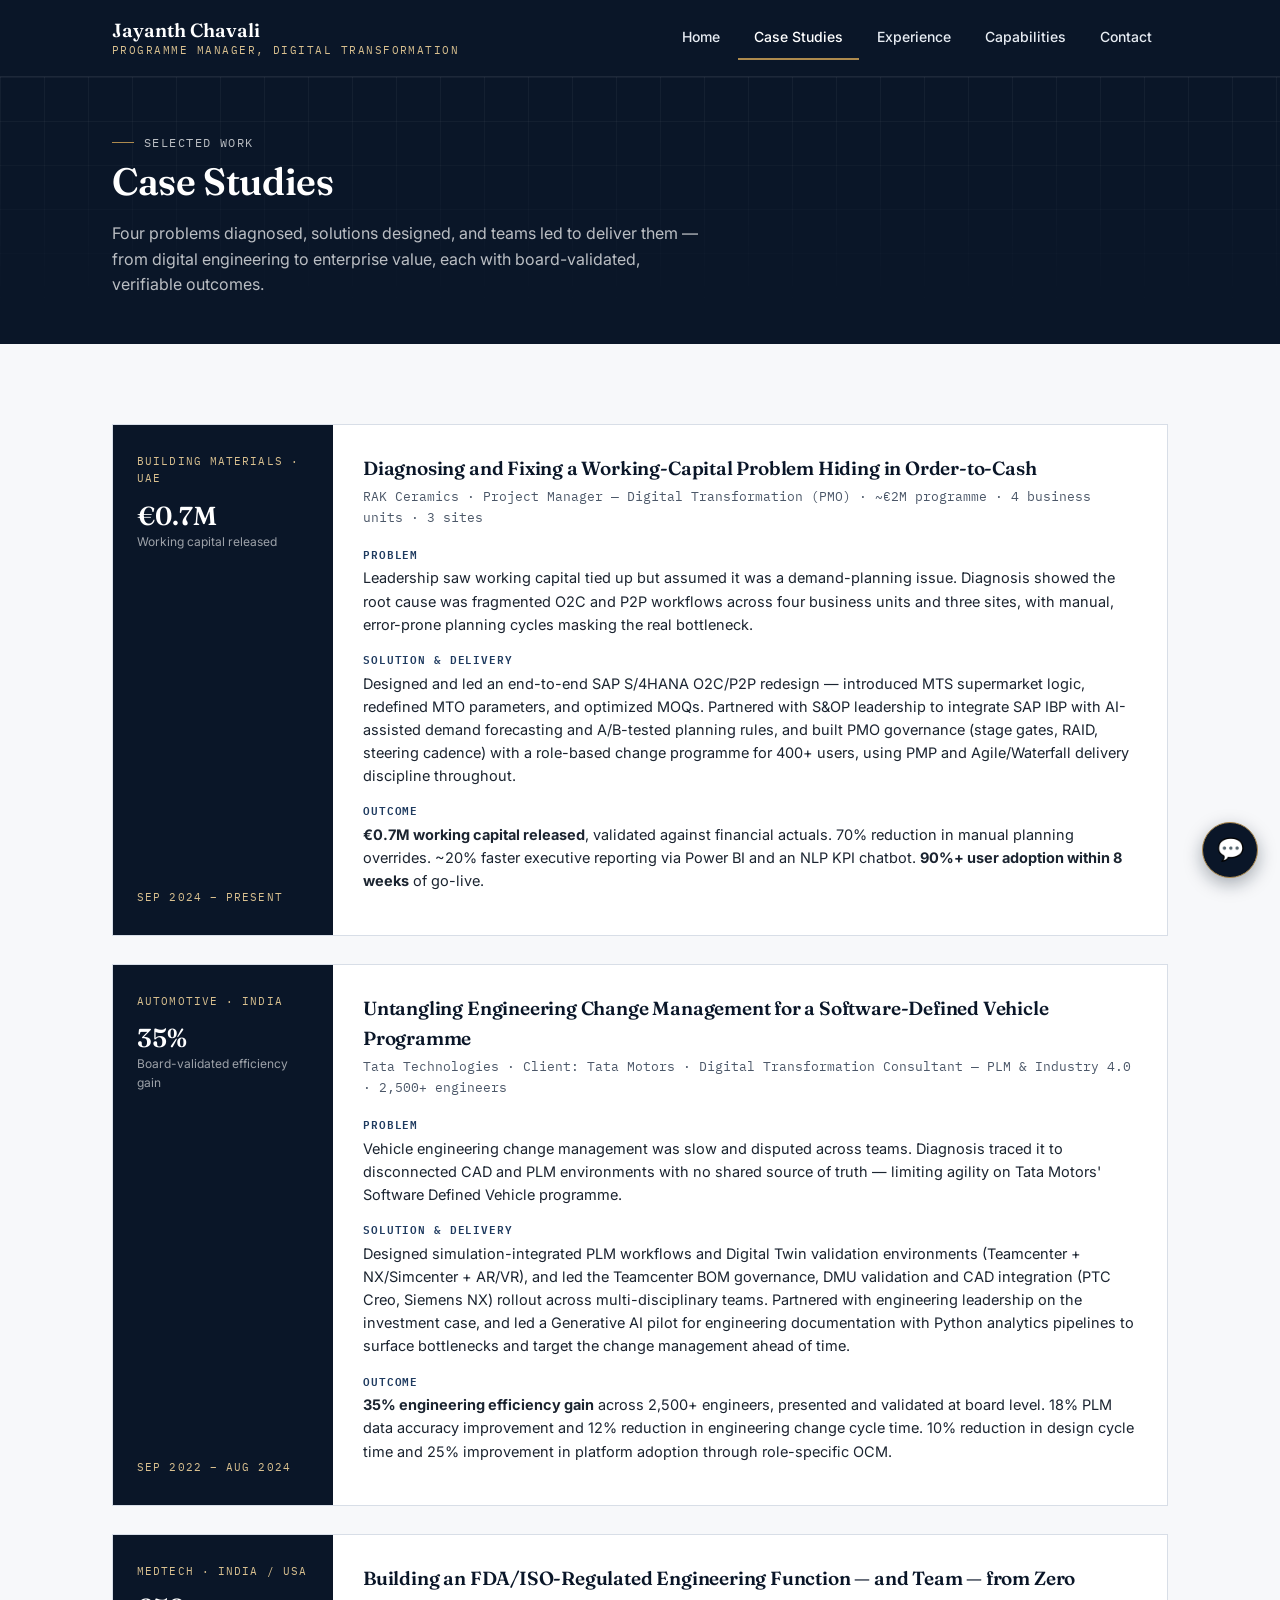
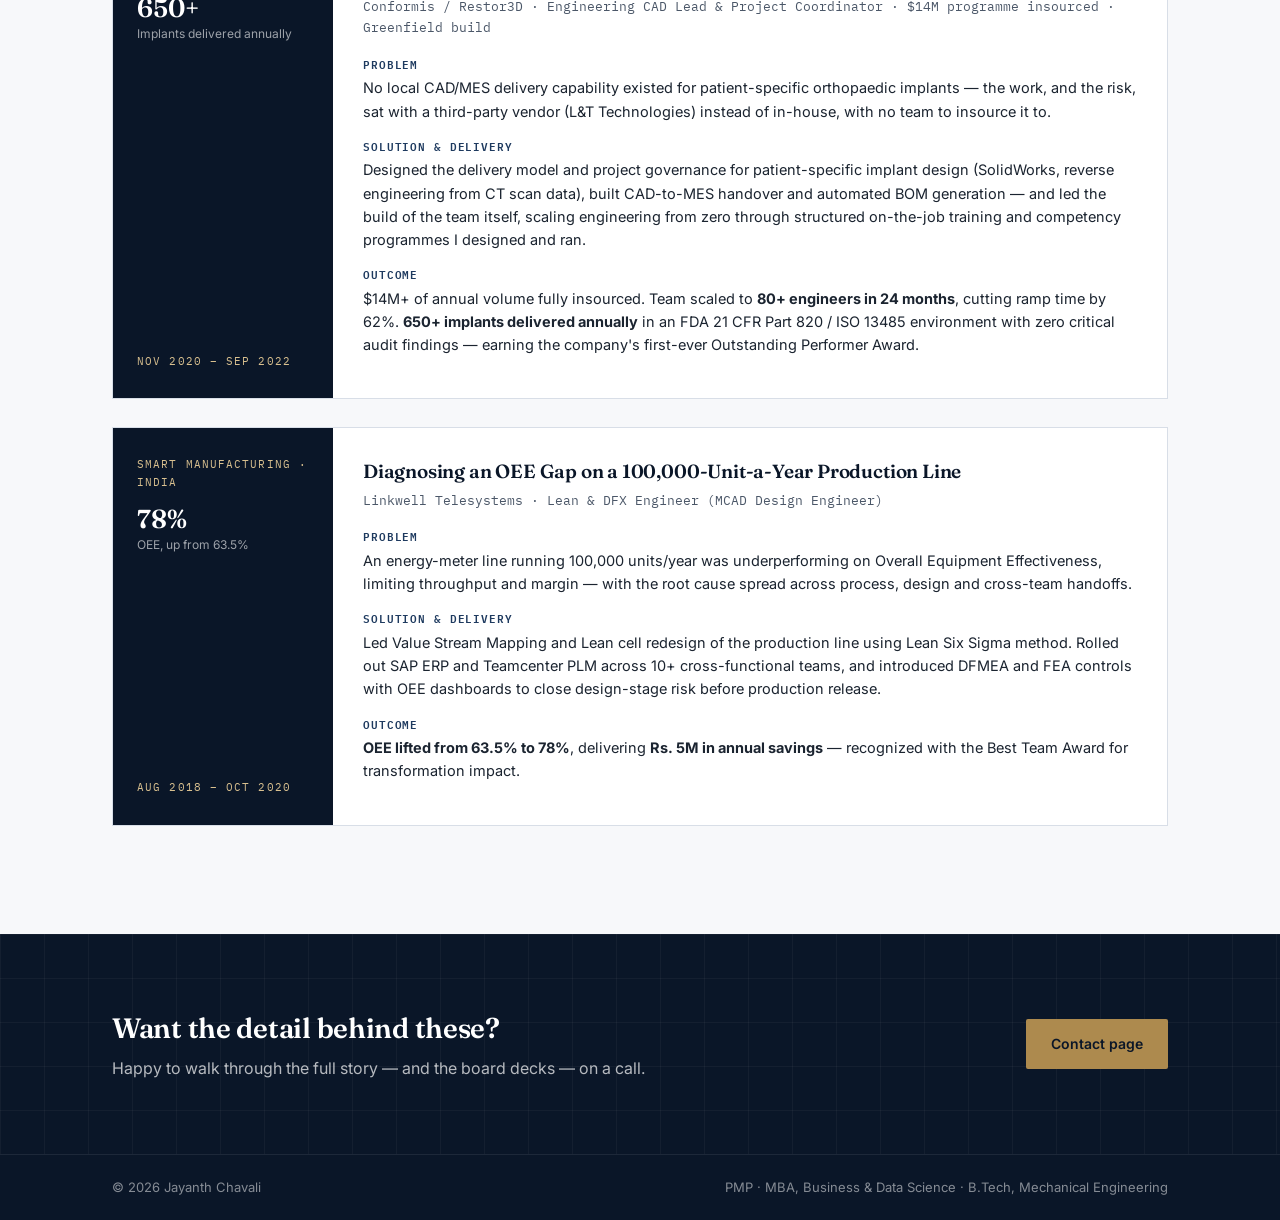
==== commit 45de75b9: "Update case-studies.html" ====
--- a/case-studies.html
+++ b/case-studies.html
@@ -12,7 +12,7 @@
 
 <header class="site-header">
   <div class="wrap">
-    <a href="index.html" class="brand">Jayanth Chavali<small>Senior Programme Manager, Digital Transformation</small></a>
+    <a href="index.html" class="brand">Jayanth Chavali<small> Programme Manager, Digital Transformation</small></a>
     <button class="nav-toggle" aria-label="Toggle menu">☰</button>
     <nav class="primary-nav">
       <ul>
@@ -48,7 +48,7 @@
       </div>
       <div class="cs-body">
         <h3>Diagnosing and Fixing a Working-Capital Problem Hiding in Order-to-Cash</h3>
-        <p class="role-loc">RAK Ceramics · Senior Programme Manager — Digital Transformation (PMO) · ~€2M programme · 4 business units · 3 sites</p>
+        <p class="role-loc">RAK Ceramics · Project Manager — Digital Transformation (PMO) · ~€2M programme · 4 business units · 3 sites</p>
         <div class="cs-block">
           <span class="lbl">Problem</span>
           <p>Leadership saw working capital tied up but assumed it was a demand-planning issue. Diagnosis showed the root cause was fragmented O2C and P2P workflows across four business units and three sites, with manual, error-prone planning cycles masking the real bottleneck.</p>
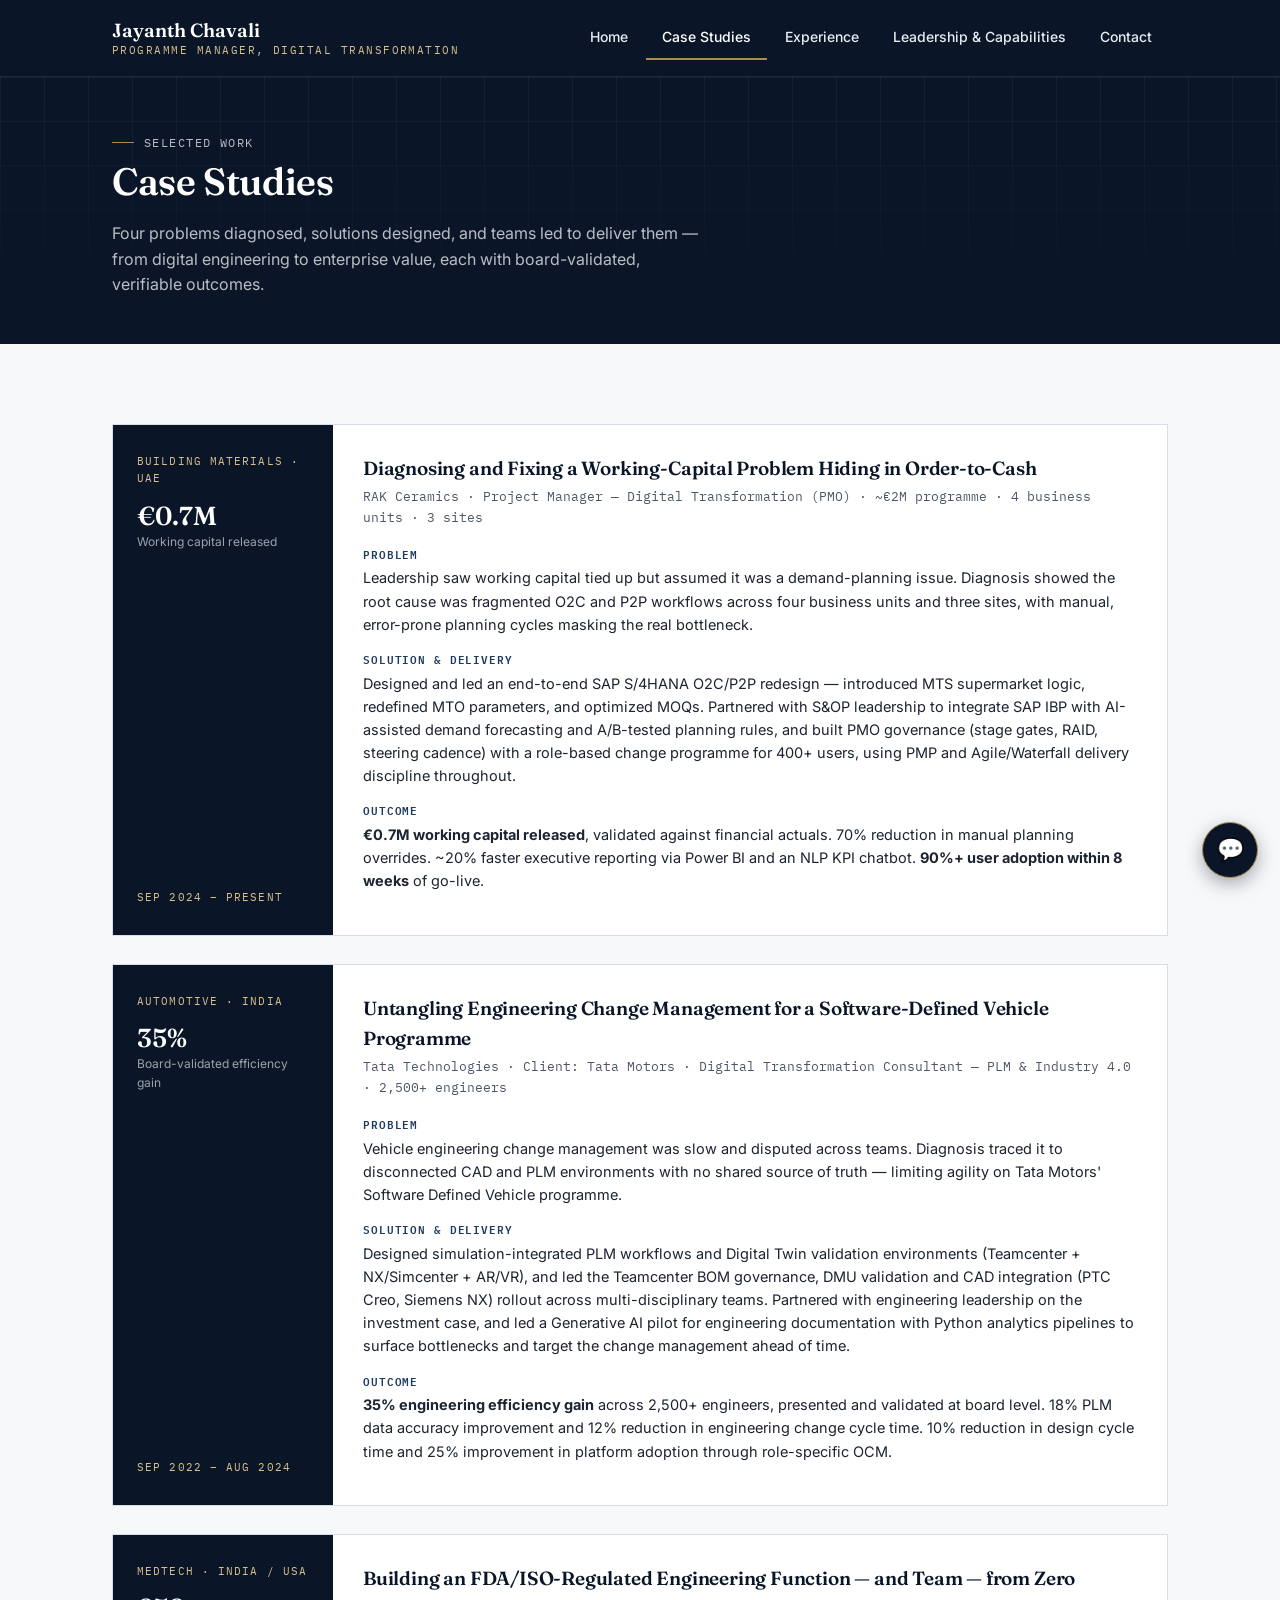
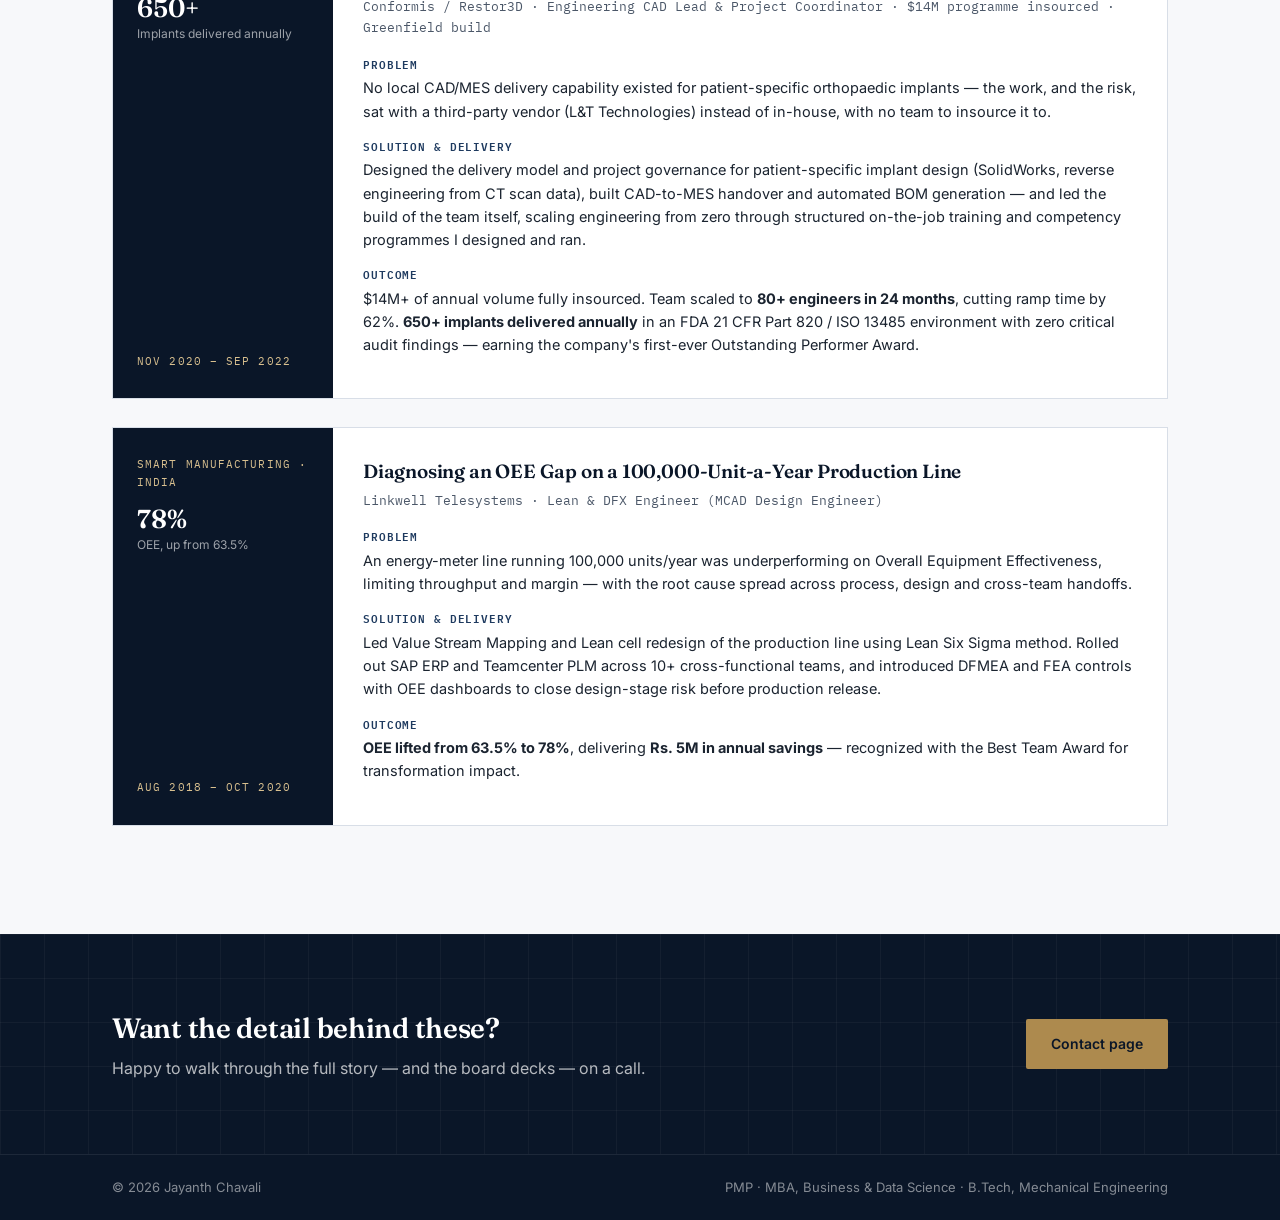
==== commit 69846ce3: "Update case-studies.html" ====
--- a/case-studies.html
+++ b/case-studies.html
@@ -19,7 +19,7 @@
         <li><a href="index.html">Home</a></li>
         <li><a href="case-studies.html" class="active">Case Studies</a></li>
         <li><a href="experience.html">Experience</a></li>
-        <li><a href="skills.html">Capabilities</a></li>
+        <li><a href="skills.html">Leadership & Capabilities</a></li>
         <li><a href="contact.html">Contact</a></li>
       </ul>
     </nav>
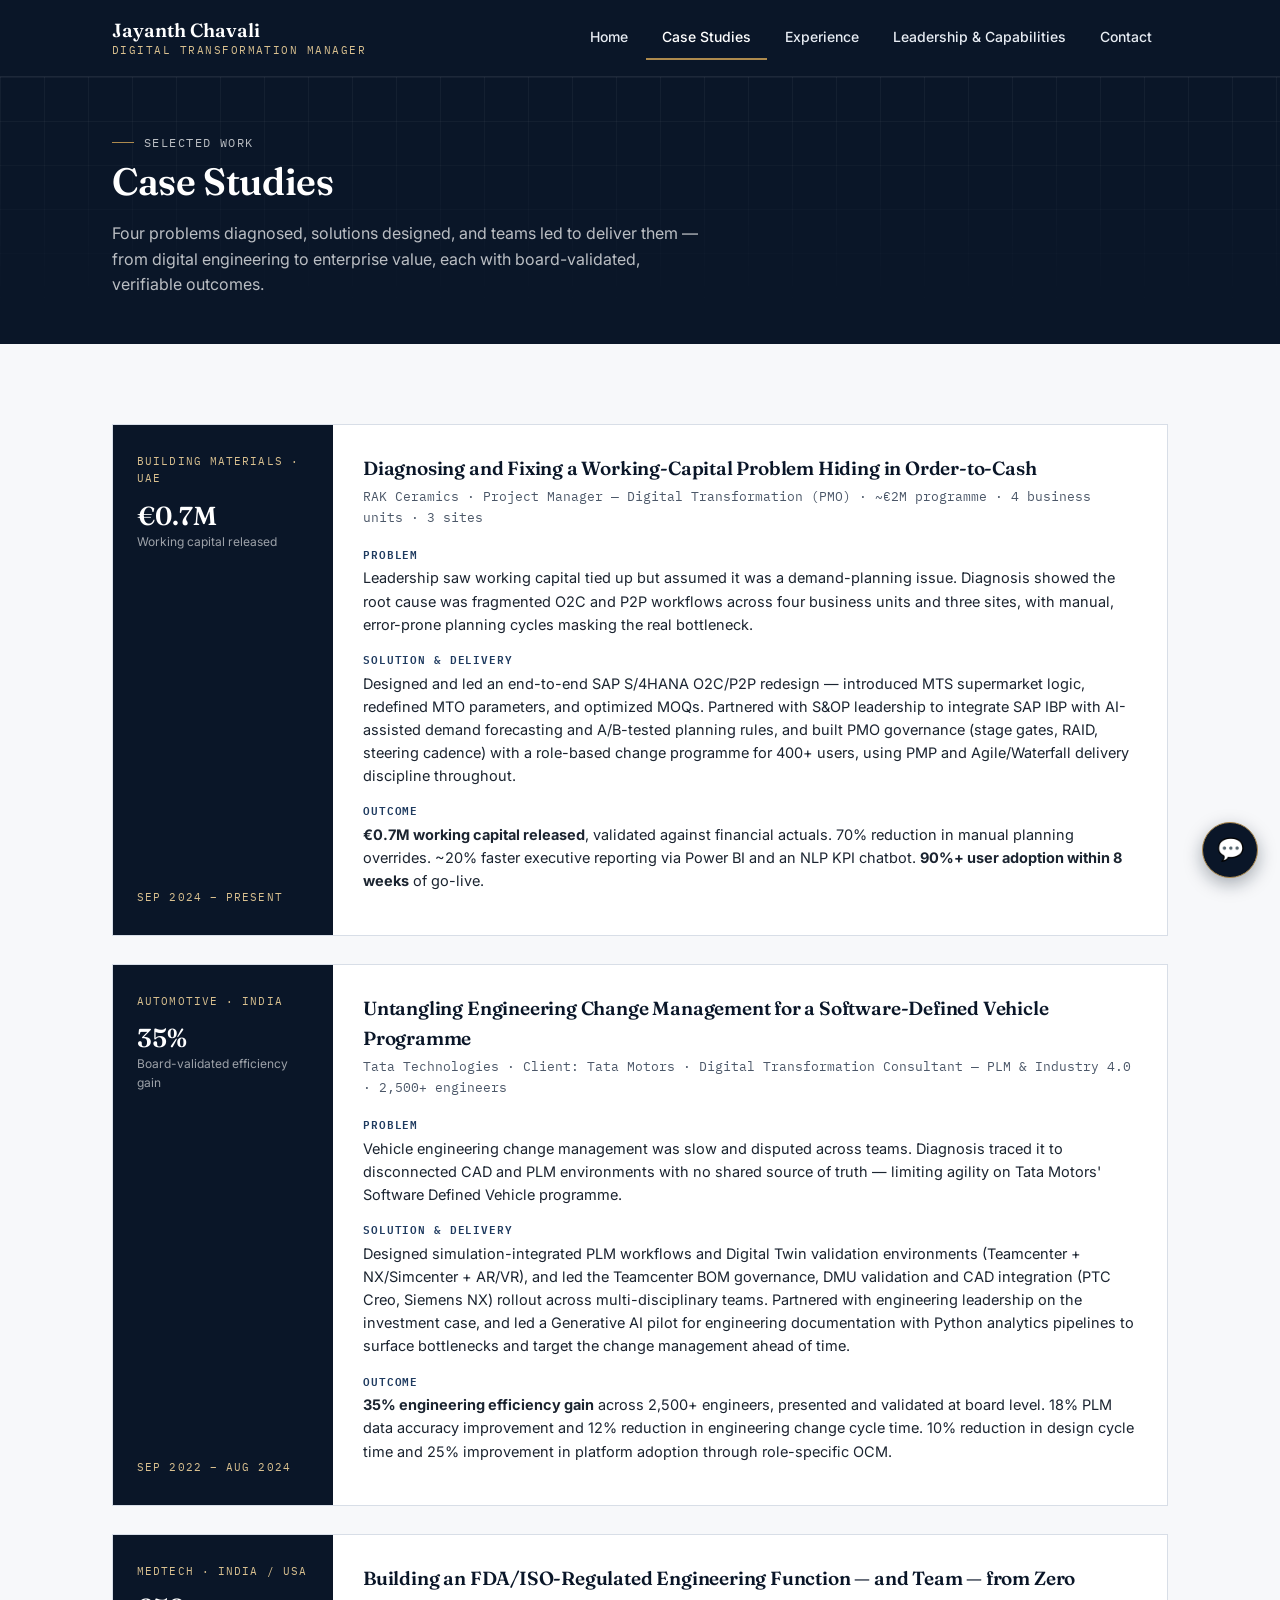
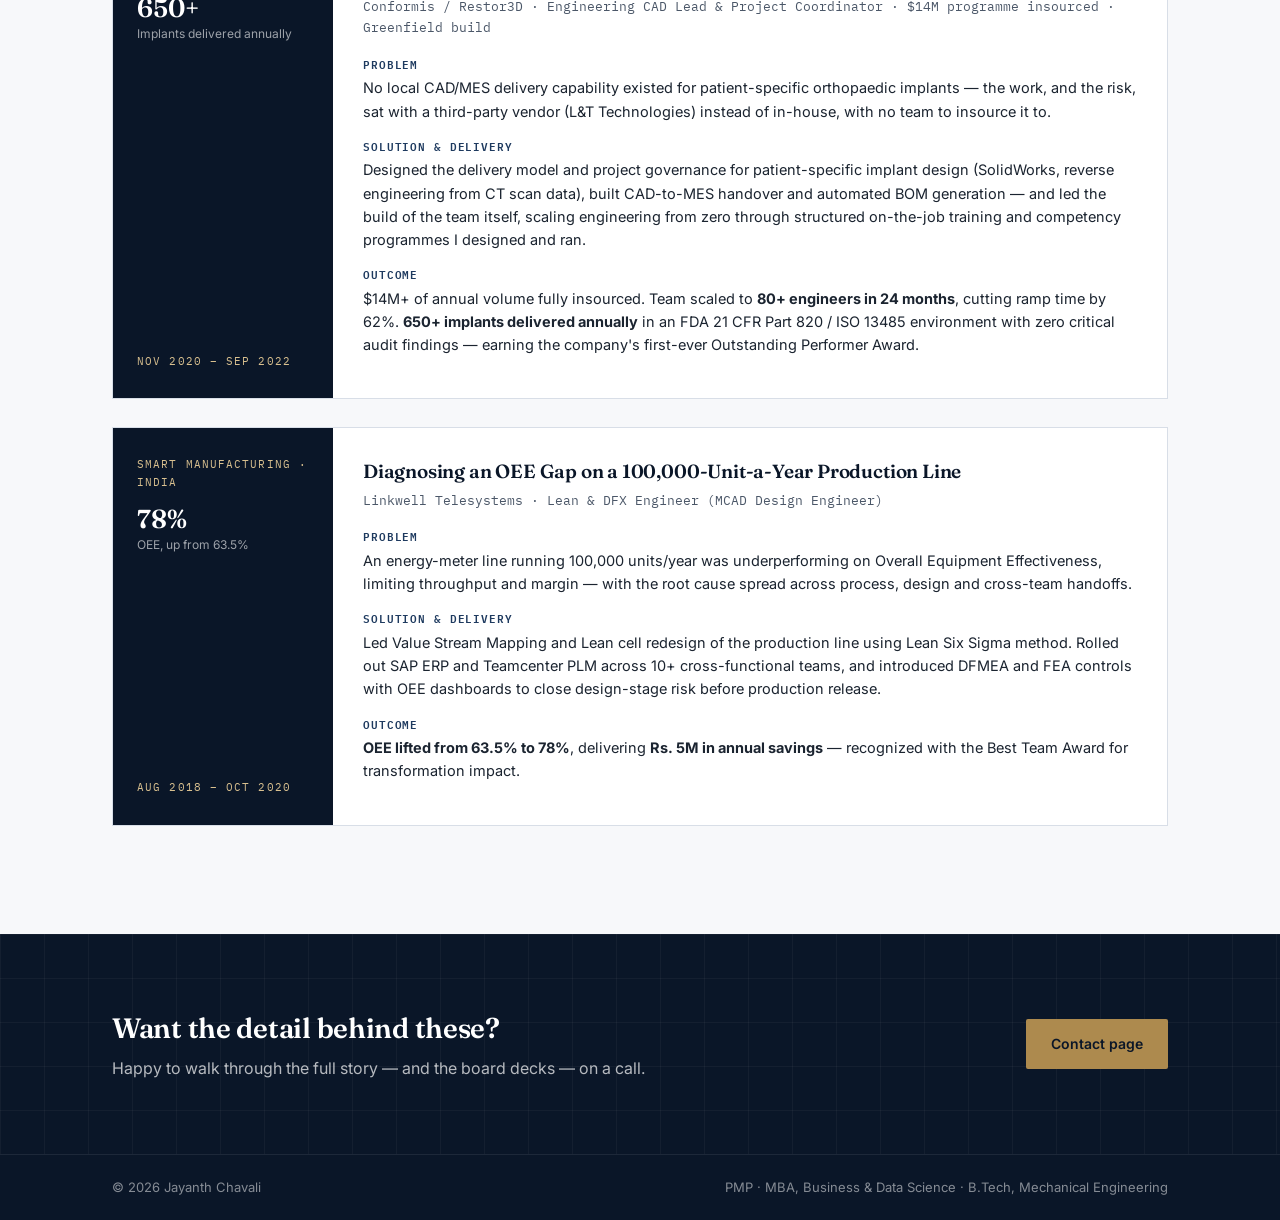
==== commit 60cb229f: "Update case-studies.html" ====
--- a/case-studies.html
+++ b/case-studies.html
@@ -12,7 +12,7 @@
 
 <header class="site-header">
   <div class="wrap">
-    <a href="index.html" class="brand">Jayanth Chavali<small> Programme Manager, Digital Transformation</small></a>
+    <a href="index.html" class="brand">Jayanth Chavali<small> Digital Transformation Manager</small></a>
     <button class="nav-toggle" aria-label="Toggle menu">☰</button>
     <nav class="primary-nav">
       <ul>
